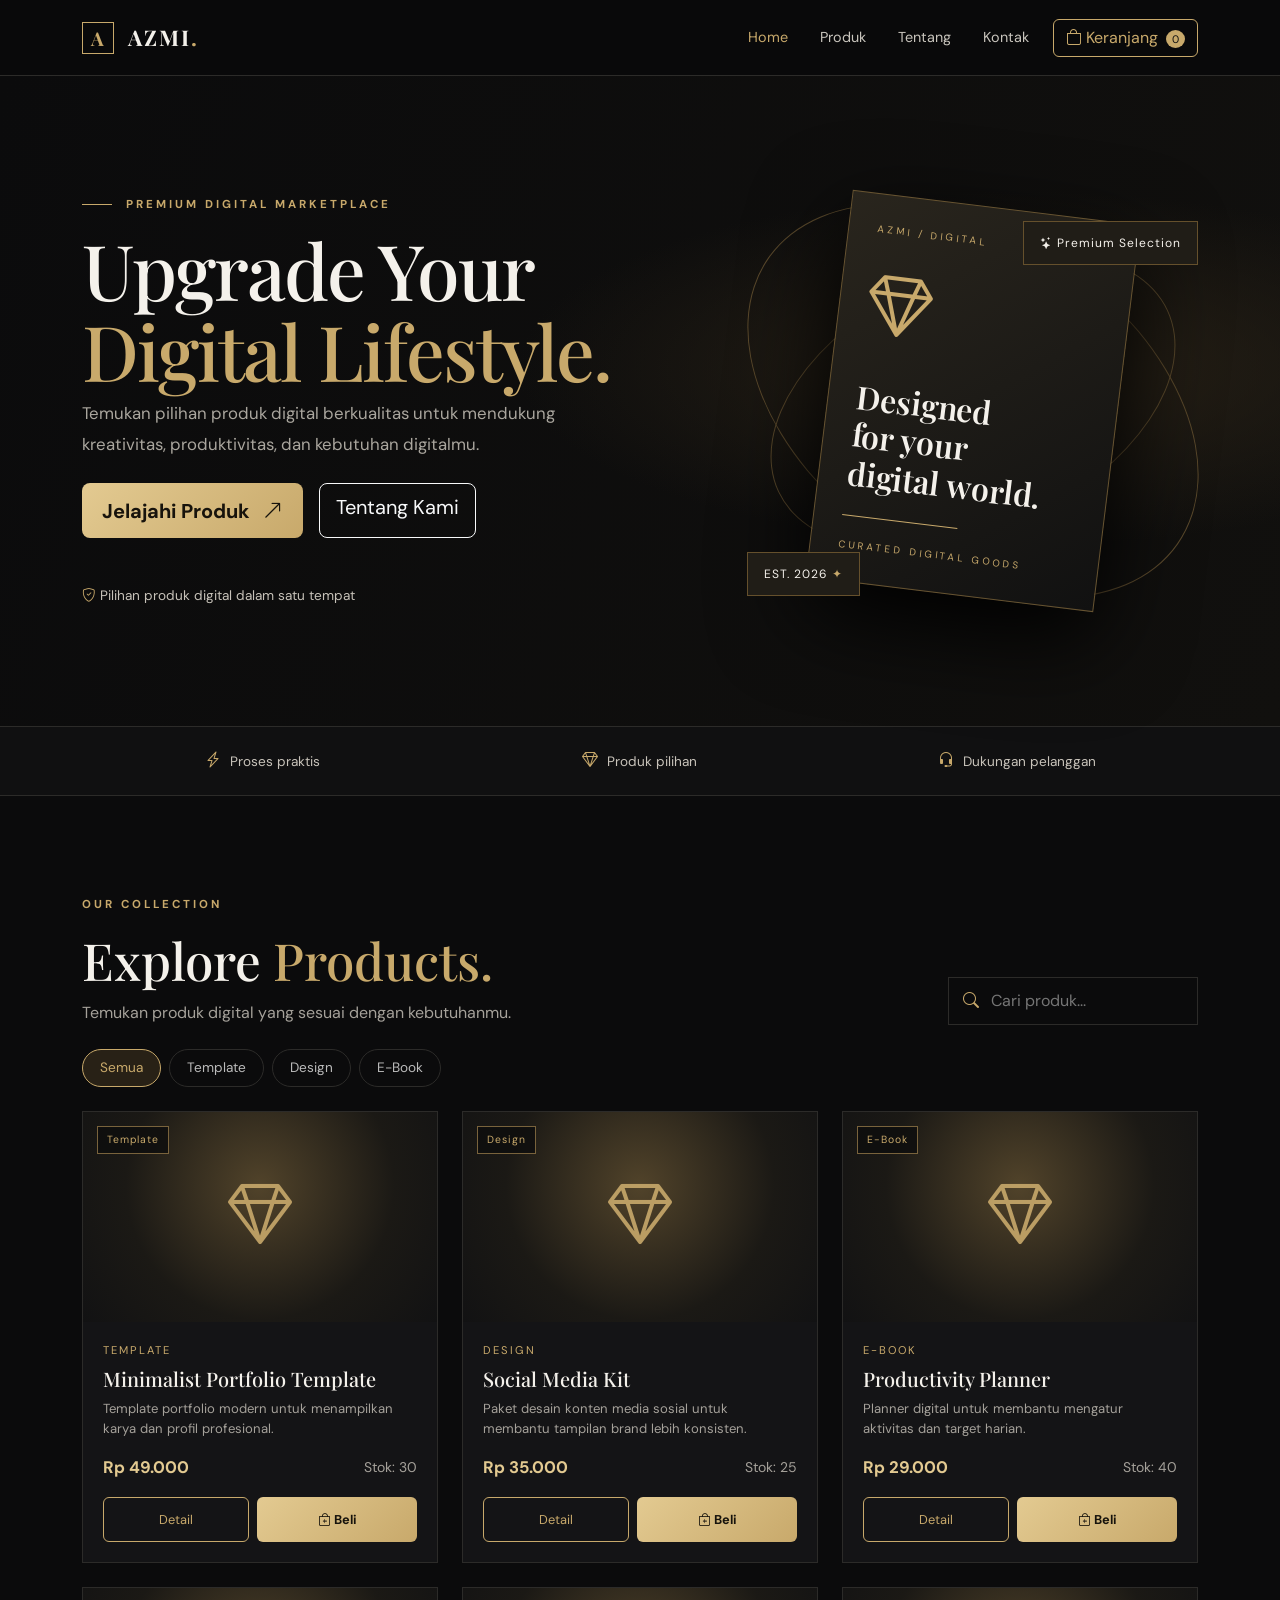
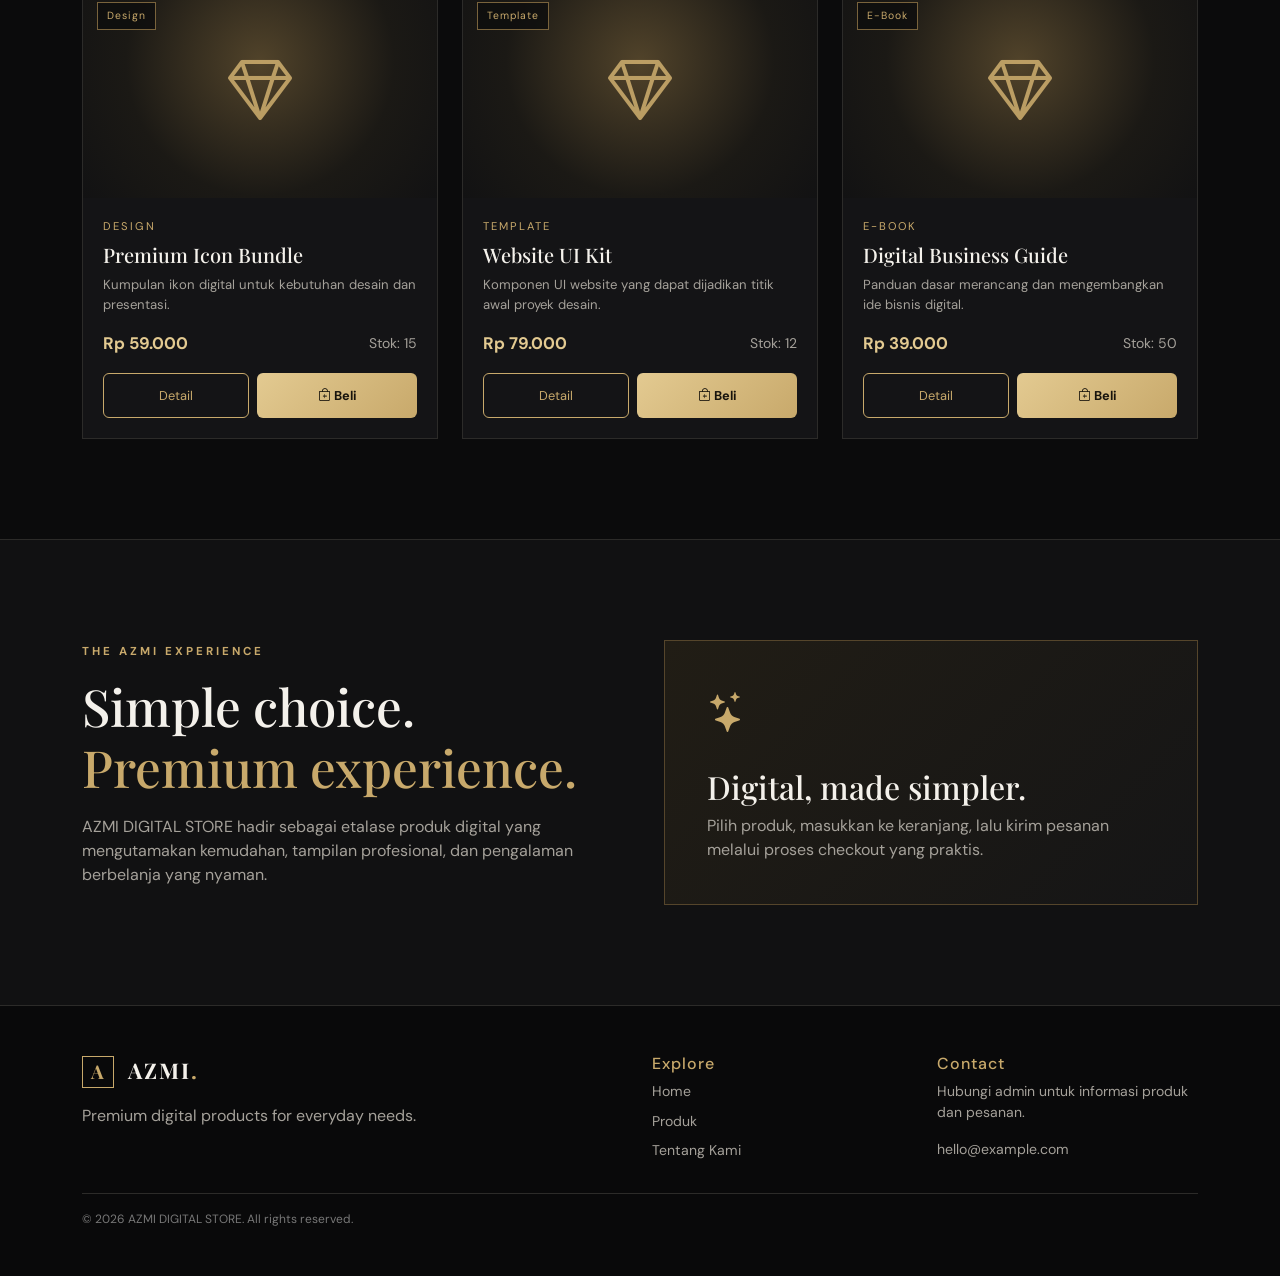
==== index.html @ 1c670dfa "Add files via upload" ====
<!doctype html>
<html lang="id">
<head>
  <meta charset="utf-8">
  <meta name="viewport" content="width=device-width, initial-scale=1">
  <title>AZMI DIGITAL STORE — Premium Digital Products</title>
  <meta name="description" content="Temukan produk digital premium di AZMI DIGITAL STORE.">
  <link href="https://cdn.jsdelivr.net/npm/bootstrap@5.3.3/dist/css/bootstrap.min.css" rel="stylesheet">
  <link href="https://cdn.jsdelivr.net/npm/bootstrap-icons@1.11.3/font/bootstrap-icons.min.css" rel="stylesheet">
  <link rel="stylesheet" href="style.css">
</head>
<body>
  <nav class="navbar navbar-expand-lg navbar-dark sticky-top site-nav">
    <div class="container py-2">
      <a class="navbar-brand brand" href="#"><span class="brand-mark">A</span> AZMI<span class="gold">.</span></a>
      <button class="navbar-toggler" type="button" data-bs-toggle="collapse" data-bs-target="#mainNav"><span class="navbar-toggler-icon"></span></button>
      <div class="collapse navbar-collapse" id="mainNav">
        <ul class="navbar-nav ms-auto align-items-lg-center gap-lg-3">
          <li class="nav-item"><a class="nav-link active" href="#home">Home</a></li>
          <li class="nav-item"><a class="nav-link" href="#products">Produk</a></li>
          <li class="nav-item"><a class="nav-link" href="#about">Tentang</a></li>
          <li class="nav-item"><a class="nav-link" href="#contact">Kontak</a></li>
          <li class="nav-item"><button class="btn btn-outline-gold position-relative" data-bs-toggle="offcanvas" data-bs-target="#cartCanvas"><i class="bi bi-bag"></i> Keranjang <span id="cartCount" class="cart-count">0</span></button></li>
        </ul>
      </div>
    </div>
  </nav>

  <main>
    <section id="home" class="hero-section">
      <div class="container">
        <div class="row align-items-center min-vh-hero">
          <div class="col-lg-7 py-5">
            <p class="eyebrow"><span></span> PREMIUM DIGITAL MARKETPLACE</p>
            <h1>Upgrade Your<br><span class="gold">Digital Lifestyle.</span></h1>
            <p class="hero-copy">Temukan pilihan produk digital berkualitas untuk mendukung kreativitas, produktivitas, dan kebutuhan digitalmu.</p>
            <div class="d-flex flex-wrap gap-3 mt-4">
              <a href="#products" class="btn btn-gold btn-lg">Jelajahi Produk <i class="bi bi-arrow-up-right ms-2"></i></a>
              <a href="#about" class="btn btn-outline-light btn-lg">Tentang Kami</a>
            </div>
            <div class="hero-note mt-5"><i class="bi bi-shield-check gold"></i> Pilihan produk digital dalam satu tempat</div>
          </div>
          <div class="col-lg-5 d-none d-lg-block">
            <div class="hero-art">
              <div class="hero-orbit orbit-one"></div><div class="hero-orbit orbit-two"></div>
              <div class="hero-tile"><span class="tile-kicker">AZMI / DIGITAL</span><i class="bi bi-gem"></i><strong>Designed<br>for your<br>digital world.</strong><span class="tile-line"></span><small>CURATED DIGITAL GOODS</small></div>
              <div class="floating-tag tag-top"><i class="bi bi-stars"></i> Premium Selection</div>
              <div class="floating-tag tag-bottom">EST. 2026 <span class="gold">✦</span></div>
            </div>
          </div>
        </div>
      </div>
    </section>

    <section class="trust-strip">
      <div class="container"><div class="row g-3 text-center">
        <div class="col-4"><i class="bi bi-lightning-charge gold"></i><span>Proses praktis</span></div>
        <div class="col-4"><i class="bi bi-gem gold"></i><span>Produk pilihan</span></div>
        <div class="col-4"><i class="bi bi-headset gold"></i><span>Dukungan pelanggan</span></div>
      </div></div>
    </section>

    <section id="products" class="section-space">
      <div class="container">
        <div class="section-heading d-flex flex-wrap justify-content-between align-items-end gap-3">
          <div><p class="eyebrow">OUR COLLECTION</p><h2>Explore <span class="gold">Products.</span></h2><p class="muted mb-0">Temukan produk digital yang sesuai dengan kebutuhanmu.</p></div>
          <div class="search-wrap"><i class="bi bi-search"></i><input id="searchInput" type="search" placeholder="Cari produk..." aria-label="Cari produk"></div>
        </div>
        <div id="categoryFilters" class="category-filters d-flex flex-wrap gap-2 my-4"></div>
        <div id="productGrid" class="row g-4"></div>
        <div id="emptyProducts" class="empty-state d-none">Produk tidak ditemukan. Coba kata kunci lain.</div>
      </div>
    </section>

    <section id="about" class="about-section section-space">
      <div class="container"><div class="row align-items-center g-5">
        <div class="col-lg-6"><p class="eyebrow">THE AZMI EXPERIENCE</p><h2>Simple choice.<br><span class="gold">Premium experience.</span></h2><p class="muted mt-3">AZMI DIGITAL STORE hadir sebagai etalase produk digital yang mengutamakan kemudahan, tampilan profesional, dan pengalaman berbelanja yang nyaman.</p></div>
        <div class="col-lg-6"><div class="about-panel"><div class="about-icon"><i class="bi bi-stars"></i></div><h3>Digital, made simpler.</h3><p class="muted mb-0">Pilih produk, masukkan ke keranjang, lalu kirim pesanan melalui proses checkout yang praktis.</p></div></div>
      </div></div>
    </section>
  </main>

  <footer id="contact" class="site-footer"><div class="container py-5"><div class="row g-4">
    <div class="col-md-6"><a class="brand text-decoration-none" href="#"><span class="brand-mark">A</span> AZMI<span class="gold">.</span></a><p class="muted mt-3">Premium digital products for everyday needs.</p></div>
    <div class="col-md-3"><h6>Explore</h6><a href="#home">Home</a><a href="#products">Produk</a><a href="#about">Tentang Kami</a></div>
    <div class="col-md-3"><h6>Contact</h6><p class="muted small">Hubungi admin untuk informasi produk dan pesanan.</p><a href="mailto:hello@example.com">hello@example.com</a></div>
  </div><div class="footer-bottom mt-4 pt-3">© <span id="year"></span> AZMI DIGITAL STORE. All rights reserved.</div></div></footer>

  <div class="offcanvas offcanvas-end cart-panel" tabindex="-1" id="cartCanvas">
    <div class="offcanvas-header"><h5 class="offcanvas-title">Keranjang Belanja</h5><button type="button" class="btn-close btn-close-white" data-bs-dismiss="offcanvas"></button></div>
    <div class="offcanvas-body d-flex flex-column"><div id="cartItems" class="flex-grow-1"></div><div class="cart-summary"><div class="d-flex justify-content-between mb-3"><span>Total</span><strong id="cartTotal">Rp0</strong></div><button id="checkoutBtn" class="btn btn-gold w-100">Lanjut Checkout <i class="bi bi-arrow-right ms-2"></i></button></div></div>
  </div>

  <div class="modal fade" id="productModal" tabindex="-1"><div class="modal-dialog modal-dialog-centered"><div class="modal-content dark-modal"><div class="modal-header border-secondary"><h5 class="modal-title">Detail Produk</h5><button class="btn-close btn-close-white" data-bs-dismiss="modal"></button></div><div class="modal-body" id="productDetail"></div></div></div></div>

  <div class="modal fade" id="checkoutModal" tabindex="-1"><div class="modal-dialog modal-dialog-centered"><div class="modal-content dark-modal"><div class="modal-header border-secondary"><h5 class="modal-title">Checkout Pesanan</h5><button class="btn-close btn-close-white" data-bs-dismiss="modal"></button></div><div class="modal-body">
    <form id="checkoutForm" class="checkout-form">
      <div class="mb-3"><label class="form-label">Nama lengkap</label><input class="form-control" name="customer" required maxlength="80"></div>
      <div class="mb-3"><label class="form-label">Email aktif</label><input class="form-control" type="email" name="email" required></div>
      <div class="mb-3"><label class="form-label">Nomor WhatsApp</label><input class="form-control" name="phone" required maxlength="20"></div>
      <div class="mb-3"><label class="form-label">Catatan (opsional)</label><textarea class="form-control" name="note" rows="2"></textarea></div>
      <div class="checkout-total d-flex justify-content-between"><span>Total pesanan</span><strong id="checkoutTotal">Rp0</strong></div>
      <p class="small muted mt-3">Dengan mengirim pesanan, data pesanan akan disimpan pada browser ini. Admin dapat memprosesnya pada perangkat yang sama.</p>
      <button class="btn btn-gold w-100 mt-2" type="submit">Kirim Pesanan</button>
    </form>
    <div id="orderSuccess" class="text-center d-none py-4"><i class="bi bi-check-circle gold display-4"></i><h4 class="mt-3">Pesanan berhasil dibuat!</h4><p class="muted">Nomor pesananmu:</p><strong id="orderNumber" class="gold"></strong><p class="small muted mt-3">Simpan nomor pesanan ini untuk referensi.</p><button class="btn btn-outline-gold mt-2" data-bs-dismiss="modal">Selesai</button></div>
  </div></div></div></div>

  <script src="https://cdn.jsdelivr.net/npm/bootstrap@5.3.3/dist/js/bootstrap.bundle.min.js"></script>
  <script src="script.js"></script>
</body>
</html>
---- style.css ----
@import url('https://fonts.googleapis.com/css2?family=DM+Sans:wght@400;500;600;700&family=Playfair+Display:wght@500;600;700&display=swap');
:root{--bg:#0b0b0c;--panel:#141416;--panel2:#1b1b1e;--gold:#c8a96b;--gold2:#e3ca91;--text:#f4f1eb;--muted:#a5a19a;--line:#2c2b29}
*{box-sizing:border-box}html{scroll-behavior:smooth}body{background:var(--bg);color:var(--text);font-family:'DM Sans',sans-serif}h1,h2,h3,.brand{font-family:'Playfair Display',serif}h1{font-size:clamp(3rem,6vw,5.7rem);line-height:1.05;letter-spacing:-2px}h2{font-size:clamp(2.3rem,4vw,3.5rem)}.gold{color:var(--gold)}.muted{color:var(--muted)}.site-nav{background:rgba(10,10,11,.96);border-bottom:1px solid var(--line);backdrop-filter:blur(12px)}.brand{font-size:1.35rem;letter-spacing:2px;font-weight:700;color:var(--text)}.brand-mark{display:inline-grid;place-items:center;width:32px;height:32px;border:1px solid var(--gold);color:var(--gold);margin-right:8px;font-family:'Playfair Display';font-size:19px}.nav-link{color:#c9c5bd!important;font-size:.9rem}.nav-link:hover,.nav-link.active{color:var(--gold)!important}.btn-gold{background:linear-gradient(135deg,var(--gold2),var(--gold));border:0;color:#17130c;font-weight:700;padding:.8rem 1.25rem}.btn-gold:hover{background:#efd9a7;color:#17130c;transform:translateY(-1px)}.btn-outline-gold{border:1px solid var(--gold);color:var(--gold)}.btn-outline-gold:hover{background:var(--gold);color:#17130c}.cart-count{background:var(--gold);color:#111;border-radius:50%;font-size:.68rem;padding:2px 6px;margin-left:4px}.hero-section{background:radial-gradient(ellipse at 80% 45%,#282116 0,transparent 35%),linear-gradient(110deg,#0b0b0c,#11100e)}.min-vh-hero{min-height:650px}.eyebrow{font-size:.72rem;letter-spacing:3px;color:var(--gold);font-weight:700}.eyebrow span{display:inline-block;width:30px;height:1px;background:var(--gold);vertical-align:middle;margin-right:8px}.hero-copy{max-width:530px;color:#aaa69e;font-size:1.05rem;line-height:1.8}.hero-note{font-size:.85rem;color:#c7c2b9}.hero-art{height:490px;position:relative;display:grid;place-items:center}.hero-tile{width:290px;height:390px;background:linear-gradient(145deg,#29251d,#111);border:1px solid #665331;box-shadow:0 30px 90px #000;transform:rotate(7deg);padding:28px;display:flex;flex-direction:column;justify-content:space-between;position:relative;z-index:2}.tile-kicker,.hero-tile small{font-size:.62rem;letter-spacing:3px;color:var(--gold)}.hero-tile i{font-size:4rem;color:var(--gold)}.hero-tile strong{font:600 2rem 'Playfair Display';line-height:1.2}.tile-line{height:1px;background:var(--gold);width:50%}.hero-orbit{position:absolute;border:1px solid #59482b;border-radius:50%;transform:rotate(-25deg)}.orbit-one{width:430px;height:260px}.orbit-two{width:500px;height:330px;transform:rotate(35deg)}.floating-tag{position:absolute;z-index:3;background:#201d17;border:1px solid #65502c;padding:12px 16px;font-size:.75rem;letter-spacing:1px}.tag-top{top:65px;right:0}.tag-bottom{bottom:50px;left:0}.trust-strip{border-top:1px solid var(--line);border-bottom:1px solid var(--line);padding:22px 0;background:#101011}.trust-strip span{margin-left:9px;color:#c8c3ba;font-size:.85rem}.section-space{padding:100px 0}.section-heading h2{margin-bottom:10px}.search-wrap{display:flex;align-items:center;gap:10px;border:1px solid var(--line);padding:10px 14px;min-width:250px}.search-wrap i{color:var(--gold)}.search-wrap input{background:none;border:0;outline:0;color:white;width:100%}.category-btn{border:1px solid var(--line);background:transparent;color:#bbb;padding:8px 17px;border-radius:30px;font-size:.85rem}.category-btn.active,.category-btn:hover{border-color:var(--gold);background:#282116;color:var(--gold)}.product-card{height:100%;background:var(--panel);border:1px solid var(--line);transition:.25s;overflow:hidden}.product-card:hover{transform:translateY(-5px);border-color:#806b42}.product-visual{height:210px;background:radial-gradient(circle at 50% 35%,#51432a,#1b1915 60%,#121213);display:grid;place-items:center;position:relative;overflow:hidden}.product-visual img{width:100%;height:100%;object-fit:cover}.product-visual i{font-size:4rem;color:var(--gold);opacity:.9}.product-tag{position:absolute;top:14px;left:14px;background:#0d0d0dcc;border:1px solid #79633c;color:var(--gold);font-size:.65rem;letter-spacing:1px;padding:5px 9px}.product-info{padding:20px}.product-category{font-size:.7rem;letter-spacing:2px;color:var(--gold);text-transform:uppercase}.product-info h5{font-family:'Playfair Display';font-size:1.25rem;margin:8px 0}.product-price{color:var(--gold2);font-weight:700;font-size:1.05rem}.product-desc{font-size:.82rem;color:var(--muted);min-height:40px}.product-actions{display:flex;gap:8px;margin-top:17px}.product-actions button{font-size:.8rem;flex:1}.empty-state{text-align:center;padding:50px;color:var(--muted)}.about-section{background:#111112;border-top:1px solid var(--line);border-bottom:1px solid var(--line)}.about-panel{padding:42px;background:linear-gradient(135deg,#211d15,#151516);border:1px solid #55452b}.about-icon{font-size:2.5rem;color:var(--gold);margin-bottom:25px}.about-panel h3{font-size:2rem}.site-footer{background:#09090a}.site-footer h6{color:var(--gold);letter-spacing:1px}.site-footer a:not(.brand){display:block;color:var(--muted);text-decoration:none;font-size:.88rem;margin:8px 0}.site-footer a:hover{color:var(--gold)}.footer-bottom{border-top:1px solid var(--line);font-size:.75rem;color:#777}.cart-panel,.dark-modal{background:#151517;color:var(--text)}.cart-line{display:flex;justify-content:space-between;gap:15px;padding:15px 0;border-bottom:1px solid var(--line)}.cart-line small{color:var(--muted)}.cart-summary{border-top:1px solid var(--line);padding-top:20px}.form-control{background:#202023;border:1px solid #39383a;color:white}.form-control:focus{background:#202023;color:white;border-color:var(--gold);box-shadow:0 0 0 .2rem #c8a96b22}.form-control::placeholder{color:#777}.form-label{font-size:.85rem;color:#c9c4bb}.checkout-total{padding:15px 0;border-top:1px solid var(--line);border-bottom:1px solid var(--line)}.detail-visual{height:180px;background:radial-gradient(circle,#55452a,#171717);display:grid;place-items:center;margin-bottom:20px}.detail-visual i{font-size:4rem;color:var(--gold)}.admin-body{min-height:100vh}.login-screen{min-height:100vh;display:grid;place-items:center;padding:20px;background:radial-gradient(ellipse at 50% 30%,#292116,transparent 55%)}.login-card{width:min(100%,420px);background:#151517;border:1px solid #4c4029;padding:38px}.login-card h2{font-size:2.5rem}.tiny{font-size:.72rem}.back-link{color:var(--gold);font-size:.85rem;text-decoration:none}.admin-label{font:600 .65rem 'DM Sans';color:var(--gold);letter-spacing:2px}.admin-title{font-size:clamp(2.5rem,5vw,4rem)}.stat-card{background:var(--panel);border:1px solid var(--line);padding:22px;position:relative;min-height:130px}.stat-card span{display:block;color:var(--muted);font-size:.82rem}.stat-card strong{display:block;font:600 2.4rem 'Playfair Display';margin-top:10px}.stat-card i{position:absolute;right:20px;top:22px;color:var(--gold);font-size:1.5rem}.admin-section{background:var(--panel);border:1px solid var(--line);padding:25px}.admin-section h3{font-size:1.8rem}.admin-table{color:#ddd;--bs-table-bg:transparent;--bs-table-color:#ddd;--bs-table-border-color:var(--line)}.admin-table thead th{color:var(--gold);font-size:.75rem;text-transform:uppercase;letter-spacing:1px;font-weight:600}.admin-table td{font-size:.85rem}.admin-table .btn{font-size:.75rem;padding:5px 9px}.status-select{background:#242326;color:#eee;border:1px solid #555;padding:5px;border-radius:4px;font-size:.78rem}.product-thumb{width:42px;height:42px;object-fit:cover;background:#302719;margin-right:10px}.badge-status{background:#3b3220;color:#e4c987;padding:5px 8px;border-radius:3px;font-size:.7rem}@media(max-width:767px){.section-space{padding:70px 0}.min-vh-hero{min-height:auto;padding:65px 0}.hero-section h1{font-size:3.4rem}.trust-strip span{display:block;font-size:.68rem;margin:5px 0 0}.trust-strip i{font-size:1.2rem}.search-wrap{width:100%}.admin-section{padding:16px}.login-card{padding:28px 22px}}
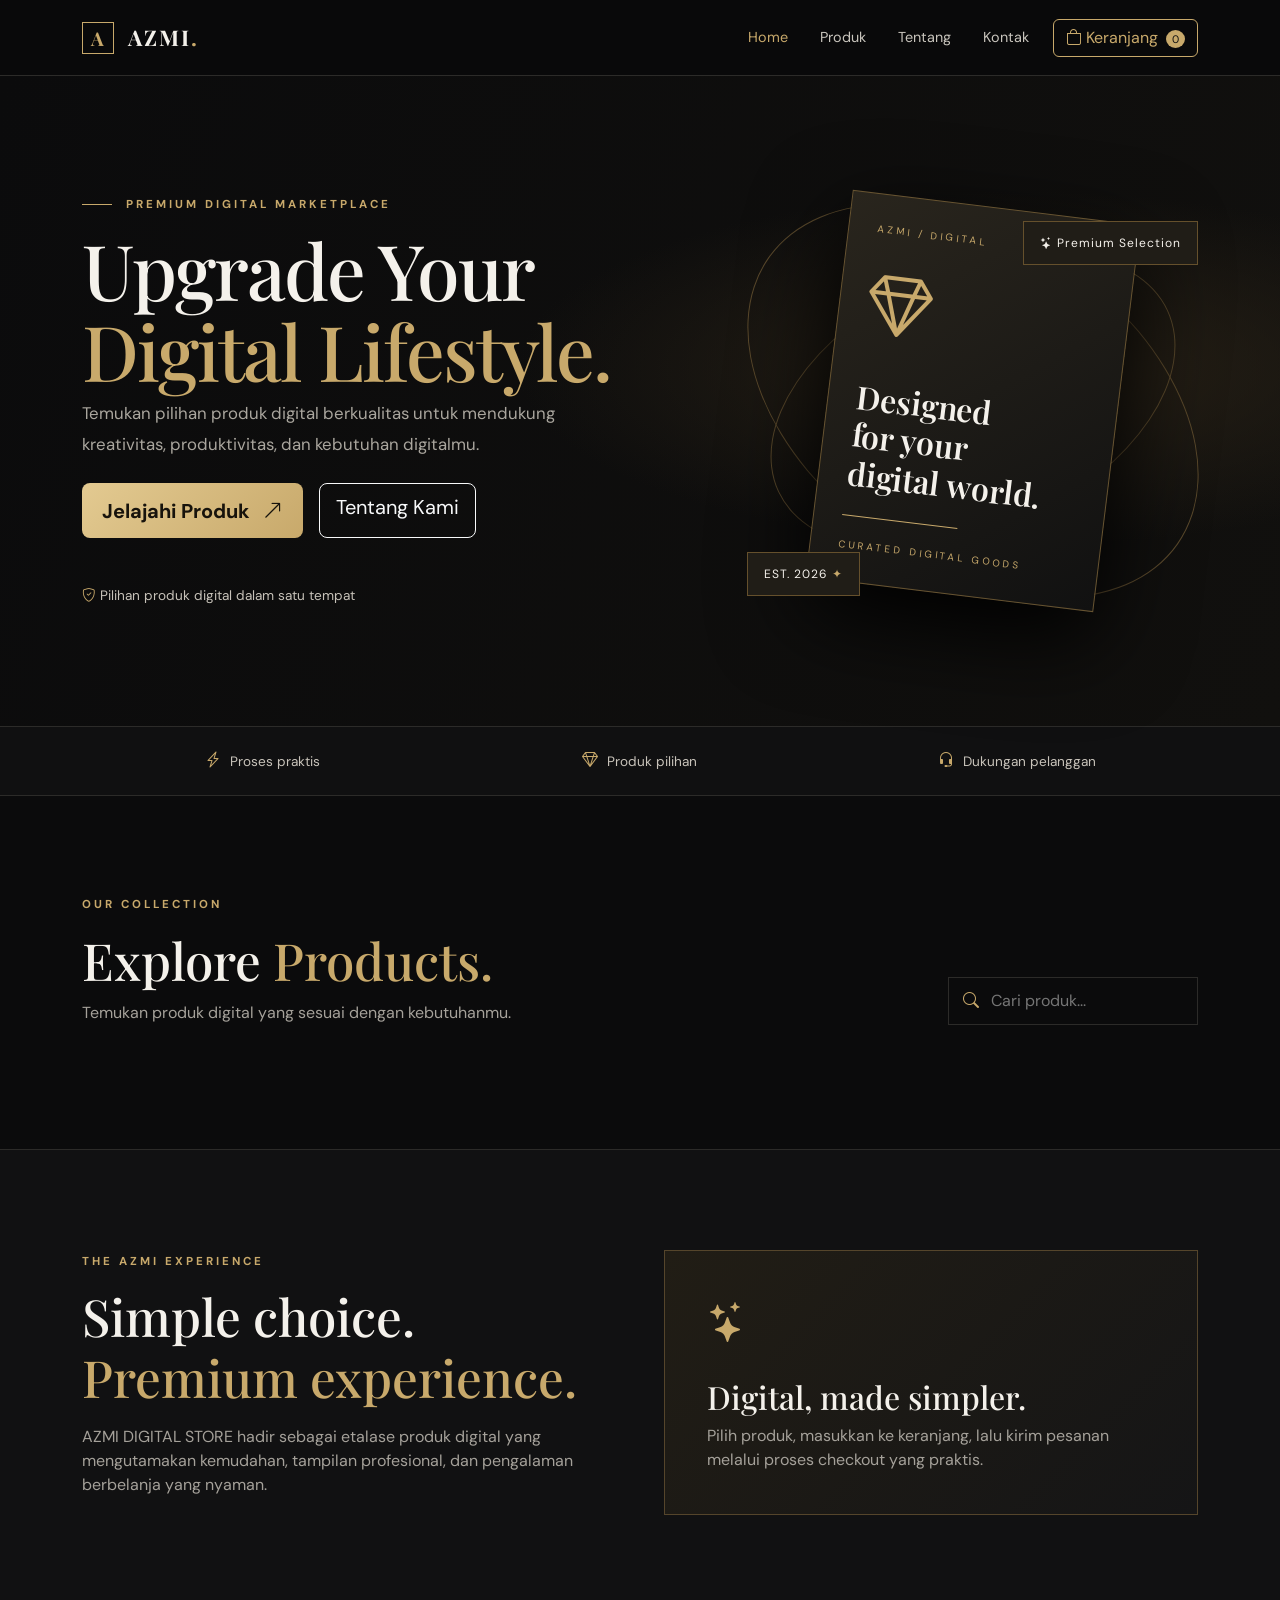
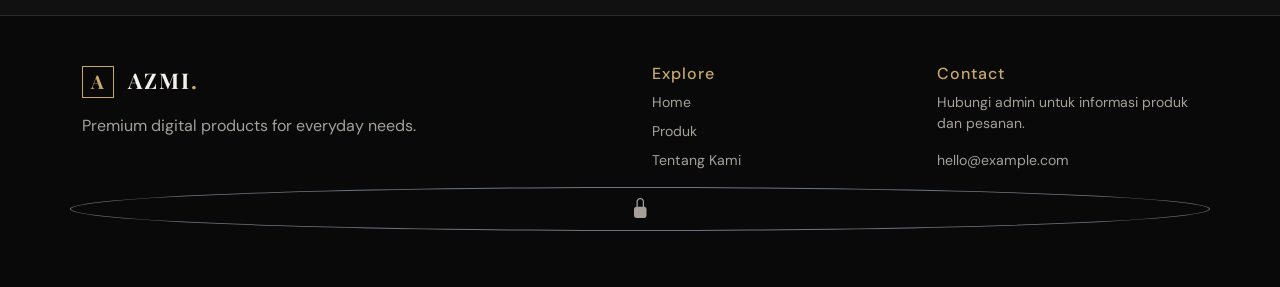
==== commit e50ce74f: "Update index.html" ====
--- a/index.html
+++ b/index.html
@@ -84,7 +84,7 @@
     <div class="col-md-6"><a class="brand text-decoration-none" href="#"><span class="brand-mark">A</span> AZMI<span class="gold">.</span></a><p class="muted mt-3">Premium digital products for everyday needs.</p></div>
     <div class="col-md-3"><h6>Explore</h6><a href="#home">Home</a><a href="#products">Produk</a><a href="#about">Tentang Kami</a></div>
     <div class="col-md-3"><h6>Contact</h6><p class="muted small">Hubungi admin untuk informasi produk dan pesanan.</p><a href="mailto:hello@example.com">hello@example.com</a></div>
-  </div><div class="footer-bottom mt-4 pt-3">© <span id="year"></span> AZMI DIGITAL STORE. All rights reserved.</div></div></footer>
+  <a href="admin.html" target="_blank" class="btn btn-outline-secondary rounded-circle fs-5"><i class="bi bi-lock-fill"></i></a></div></footer>
 
   <div class="offcanvas offcanvas-end cart-panel" tabindex="-1" id="cartCanvas">
     <div class="offcanvas-header"><h5 class="offcanvas-title">Keranjang Belanja</h5><button type="button" class="btn-close btn-close-white" data-bs-dismiss="offcanvas"></button></div>
@@ -109,4 +109,4 @@
   <script src="https://cdn.jsdelivr.net/npm/bootstrap@5.3.3/dist/js/bootstrap.bundle.min.js"></script>
   <script src="script.js"></script>
 </body>
-</html>+</html>
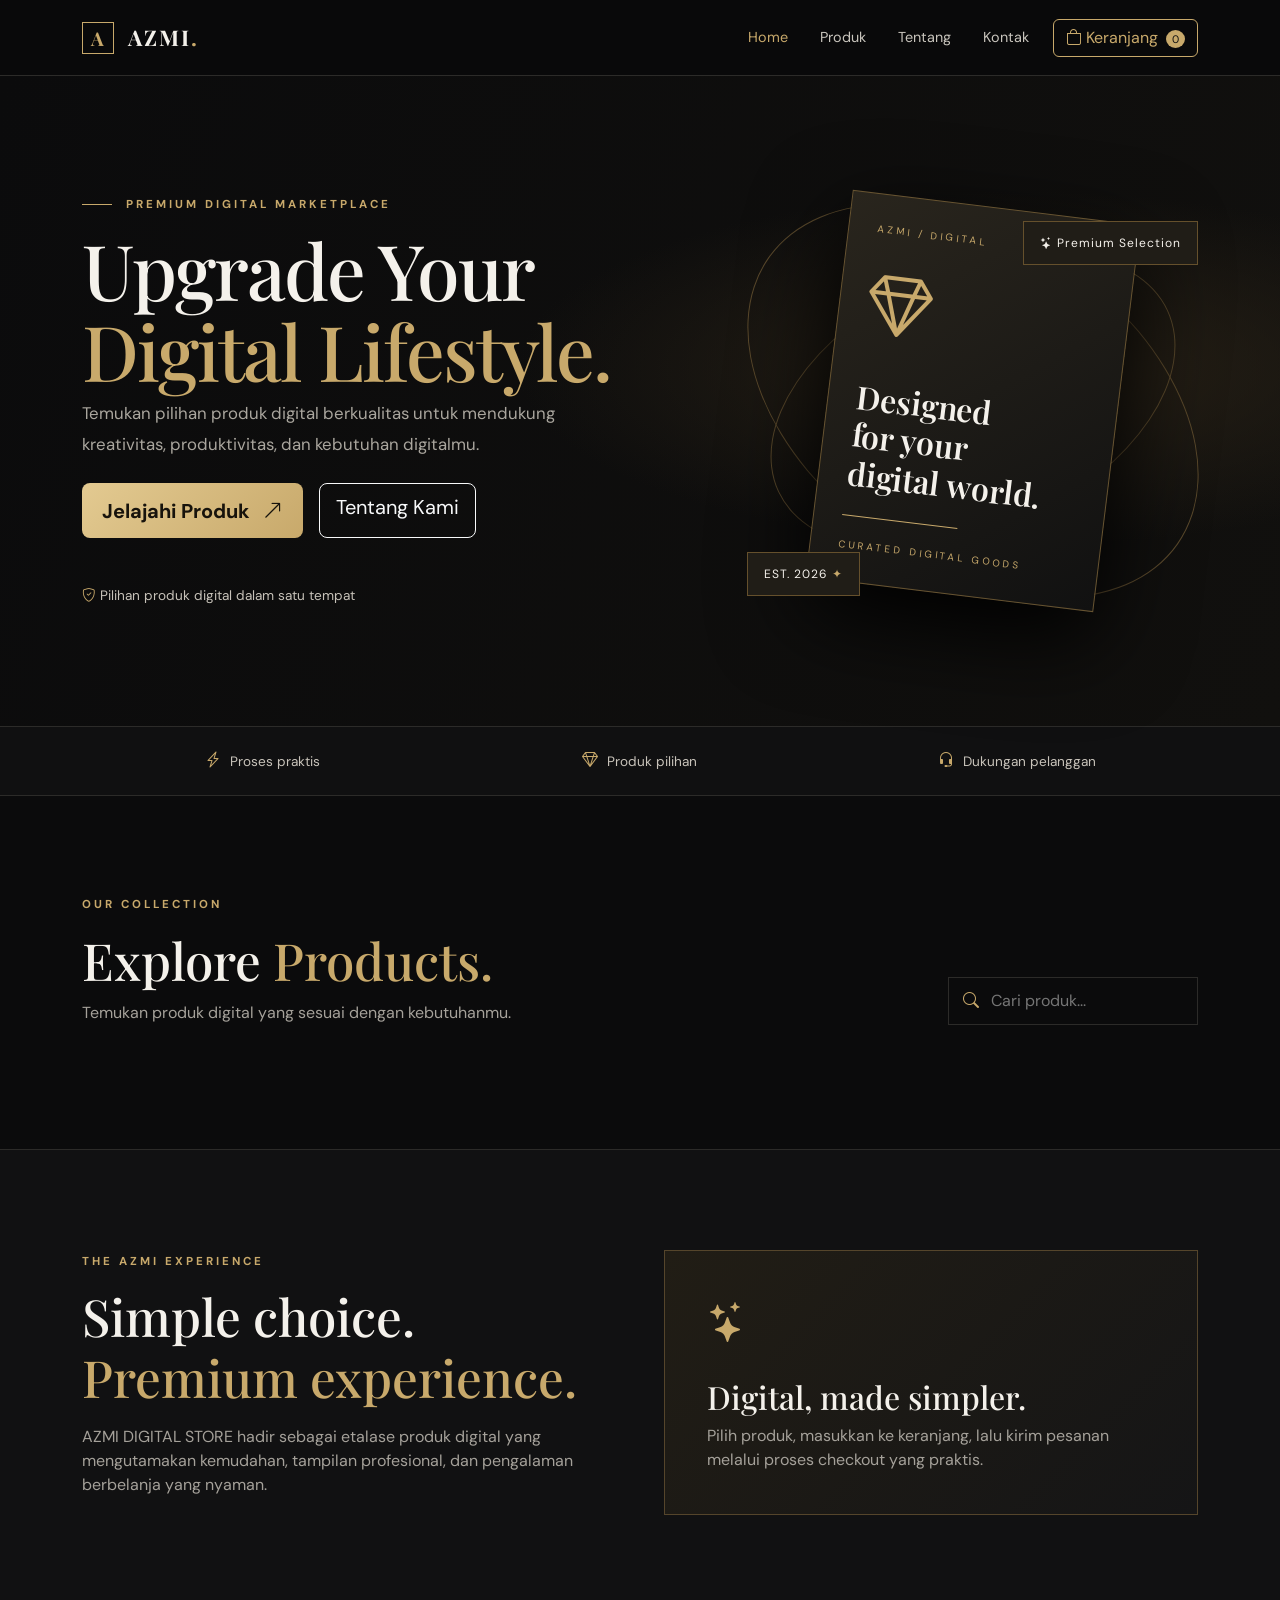
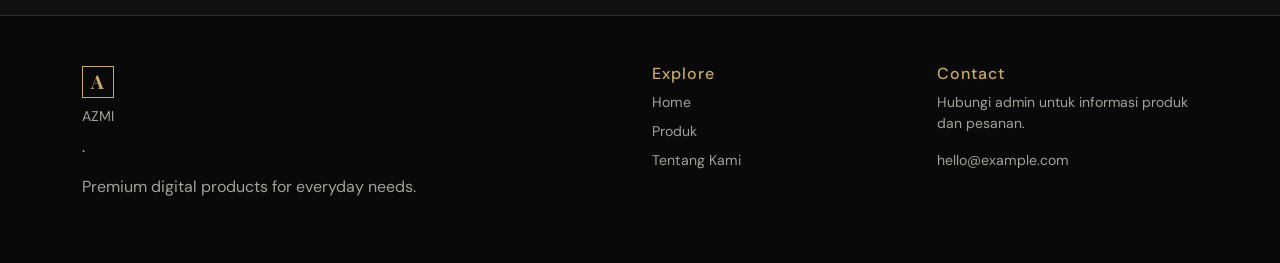
==== commit d27c67ba: "Update index.html" ====
--- a/index.html
+++ b/index.html
@@ -81,10 +81,9 @@
   </main>
 
   <footer id="contact" class="site-footer"><div class="container py-5"><div class="row g-4">
-    <div class="col-md-6"><a class="brand text-decoration-none" href="#"><span class="brand-mark">A</span> AZMI<span class="gold">.</span></a><p class="muted mt-3">Premium digital products for everyday needs.</p></div>
+    <div class="col-md-6"><a class="brand text-decoration-none" href="#"><span class="brand-mark">A</span> <a href="admin.html">AZMI</a><span class="gold">.</span></a><p class="muted mt-3">Premium digital products for everyday needs.</p></div>
     <div class="col-md-3"><h6>Explore</h6><a href="#home">Home</a><a href="#products">Produk</a><a href="#about">Tentang Kami</a></div>
-    <div class="col-md-3"><h6>Contact</h6><p class="muted small">Hubungi admin untuk informasi produk dan pesanan.</p><a href="mailto:hello@example.com">hello@example.com</a></div>
-  <a href="admin.html" target="_blank" class="btn btn-outline-secondary rounded-circle fs-5"><i class="bi bi-lock-fill"></i></a></div></footer>
+    <div class="col-md-3"><h6>Contact</h6><p class="muted small">Hubungi admin untuk informasi produk dan pesanan.</p><a href="mailto:hello@example.com">hello@example.com</a></div></div></footer>
 
   <div class="offcanvas offcanvas-end cart-panel" tabindex="-1" id="cartCanvas">
     <div class="offcanvas-header"><h5 class="offcanvas-title">Keranjang Belanja</h5><button type="button" class="btn-close btn-close-white" data-bs-dismiss="offcanvas"></button></div>
